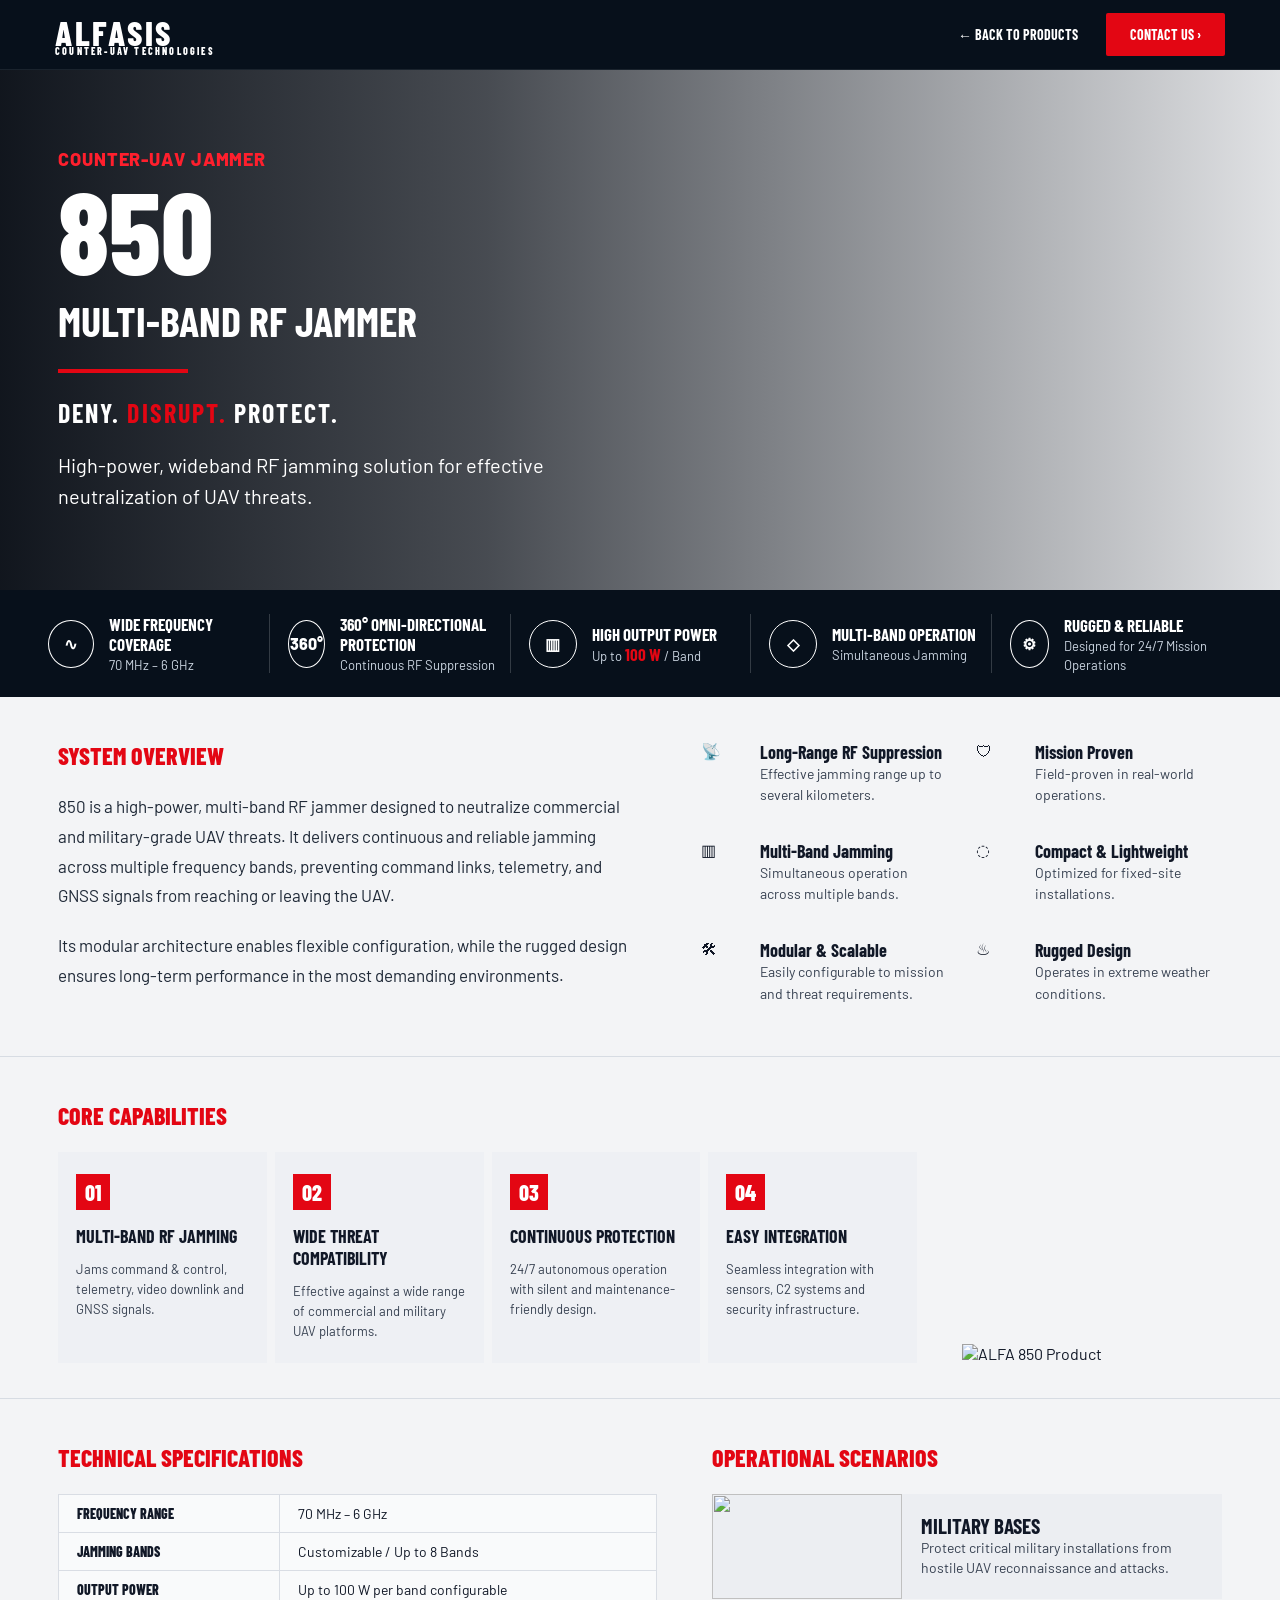
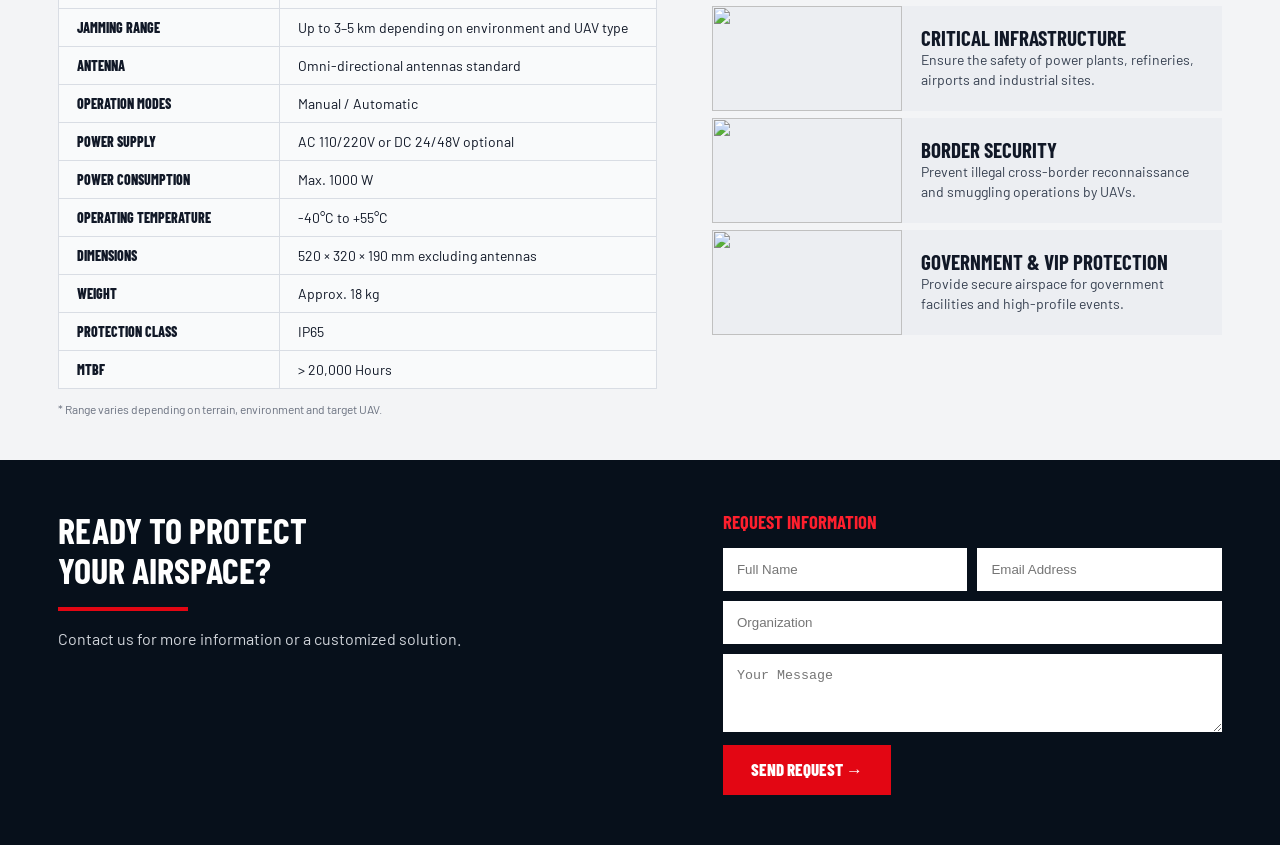
==== alfa-850.html @ 77a34951 "Add files via upload" ====
<!DOCTYPE html>
<html lang="en">
<head>
<meta charset="UTF-8" />
<meta name="viewport" content="width=device-width, initial-scale=1.0" />
<title>ALFA 850 | Multi-Band RF Jammer | Alfasis Defense</title>

<link href="https://fonts.googleapis.com/css2?family=Barlow+Condensed:wght@600;700;800&family=Barlow:wght@400;500;600&display=swap" rel="stylesheet">

<style>
*{box-sizing:border-box;margin:0;padding:0}
body{font-family:'Barlow',sans-serif;background:#f3f4f6;color:#111827}
a{text-decoration:none;color:inherit}
img{max-width:100%;display:block}

.nav{
height:70px;background:#07101b;color:#fff;display:flex;align-items:center;
justify-content:space-between;padding:0 55px;border-bottom:1px solid rgba(255,255,255,.08)
}
.logo{font-family:'Barlow Condensed';font-size:34px;font-weight:800;letter-spacing:.08em}
.logo small{display:block;font-size:10px;letter-spacing:.22em;margin-top:-8px}
.nav-right{display:flex;gap:28px;align-items:center;font-family:'Barlow Condensed';font-size:14px;font-weight:700}
.btn{background:#e30613;color:#fff;padding:13px 24px;border-radius:2px}

.hero{
height:520px;background:linear-gradient(90deg,rgba(5,10,18,.95) 0%,rgba(5,10,18,.72) 38%,rgba(5,10,18,.08) 100%),
url('assets/alfa-850-hero.png') center/cover no-repeat;
display:flex;align-items:center;padding:0 58px;color:#fff
}
.hero h5{color:#ff1f2d;font-size:18px;font-weight:800;letter-spacing:.05em;margin-bottom:12px}
.hero h1{font-family:'Barlow Condensed';font-size:115px;line-height:.82;font-weight:800}
.hero h2{font-family:'Barlow Condensed';font-size:42px;margin-top:18px}
.redline{width:130px;height:4px;background:#e30613;margin:24px 0}
.hero h3{font-family:'Barlow Condensed';font-size:26px;letter-spacing:.08em}
.hero h3 span{color:#e30613}
.hero p{font-size:20px;line-height:1.55;margin-top:22px;max-width:520px}

.specbar{background:#07101b;color:#fff;display:grid;grid-template-columns:repeat(5,1fr);padding:24px 48px;gap:18px}
.spec{display:flex;gap:15px;align-items:center;border-right:1px solid rgba(255,255,255,.18)}
.spec:last-child{border-right:0}
.ico{width:48px;height:48px;border:1px solid #fff;border-radius:50%;display:flex;align-items:center;justify-content:center;font-weight:800}
.spec b{display:block;font-family:'Barlow Condensed';font-size:17px}
.spec span{font-size:13px;color:#cbd5e1}

.section{padding:44px 58px}
.section-title{font-family:'Barlow Condensed';font-size:24px;color:#e30613;margin-bottom:22px;font-weight:800}
.overview{display:grid;grid-template-columns:1.1fr 1fr;gap:70px;border-bottom:1px solid #d7dce3;padding-bottom:45px}
.overview p{font-size:17px;line-height:1.75;color:#1f2937;margin-bottom:20px}
.features{display:grid;grid-template-columns:1fr 1fr;gap:28px}
.feature{display:grid;grid-template-columns:44px 1fr;gap:15px}
.feature strong{display:block;font-family:'Barlow Condensed';font-size:18px}
.feature span{font-size:14px;color:#374151;line-height:1.45}

.cap-wrap{display:grid;grid-template-columns:1fr 260px;gap:45px;align-items:end;border-bottom:1px solid #d7dce3;padding-bottom:35px}
.cards{display:grid;grid-template-columns:repeat(4,1fr);gap:8px}
.card{background:#eef0f4;padding:22px 18px;min-height:145px}
.num{background:#e30613;color:#fff;font-family:'Barlow Condensed';font-size:22px;font-weight:800;padding:5px 9px;display:inline-block;margin-bottom:15px}
.card h4{font-family:'Barlow Condensed';font-size:18px;margin-bottom:12px}
.card p{font-size:13px;line-height:1.55;color:#374151}

.bottom-grid{display:grid;grid-template-columns:1.08fr .92fr;gap:55px}
table{width:100%;border-collapse:collapse;background:#f9fafb}
td{border:1px solid #d9dde4;padding:10px 18px;font-size:14px}
td:first-child{font-weight:800;font-family:'Barlow Condensed';width:37%}
.note{font-size:12px;color:#6b7280;margin-top:13px}

.scenario{display:grid;grid-template-columns:190px 1fr;background:#eceef2;margin-bottom:7px}
.scenario img{height:105px;width:100%;object-fit:cover}
.scenario div{padding:19px}
.scenario h4{font-family:'Barlow Condensed';font-size:21px}
.scenario p{font-size:14px;line-height:1.45;color:#374151}

.cta{background:#07101b;color:#fff;display:grid;grid-template-columns:1.1fr .9fr;gap:55px;padding:50px 58px}
.cta h2{font-family:'Barlow Condensed';font-size:36px;line-height:1.1}
.cta .redline{margin:18px 0}
.cta p{color:#d1d5db;font-size:16px}
.form h3{font-family:'Barlow Condensed';color:#ff1f2d;margin-bottom:15px}
.form-grid{display:grid;grid-template-columns:1fr 1fr;gap:10px}
input,textarea{width:100%;padding:14px;border:none;margin-bottom:10px}
textarea{height:78px}
button{background:#e30613;color:#fff;border:none;padding:14px 28px;font-family:'Barlow Condensed';font-size:17px;font-weight:800;cursor:pointer}

@media(max-width:900px){
.nav{padding:0 22px}.hero{padding:40px 24px;height:560px}.hero h1{font-size:82px}
.specbar,.overview,.cap-wrap,.bottom-grid,.cta{grid-template-columns:1fr}
.specbar{padding:20px}.spec{border-right:0;border-bottom:1px solid rgba(255,255,255,.15);padding-bottom:14px}
.cards{grid-template-columns:1fr 1fr}.section{padding:36px 24px}.cta{padding:38px 24px}
}
</style>
</head>

<body>

<nav class="nav">
  <div class="logo">ALFASIS<small>COUNTER-UAV TECHNOLOGIES</small></div>
  <div class="nav-right">
    <a href="/">← BACK TO PRODUCTS</a>
    <a class="btn" href="#contact">CONTACT US ›</a>
  </div>
</nav>

<section class="hero">
  <div>
    <h5>COUNTER-UAV JAMMER</h5>
    <h1>850</h1>
    <h2>MULTI-BAND RF JAMMER</h2>
    <div class="redline"></div>
    <h3>DENY. <span>DISRUPT.</span> PROTECT.</h3>
    <p>High-power, wideband RF jamming solution for effective neutralization of UAV threats.</p>
  </div>
</section>

<div class="specbar">
  <div class="spec"><div class="ico">∿</div><div><b>WIDE FREQUENCY COVERAGE</b><span>70 MHz – 6 GHz</span></div></div>
  <div class="spec"><div class="ico">360°</div><div><b>360° OMNI-DIRECTIONAL PROTECTION</b><span>Continuous RF Suppression</span></div></div>
  <div class="spec"><div class="ico">▥</div><div><b>HIGH OUTPUT POWER</b><span>Up to <b style="color:#e30613;display:inline">100 W</b> / Band</span></div></div>
  <div class="spec"><div class="ico">◇</div><div><b>MULTI-BAND OPERATION</b><span>Simultaneous Jamming</span></div></div>
  <div class="spec"><div class="ico">⚙</div><div><b>RUGGED & RELIABLE</b><span>Designed for 24/7 Mission Operations</span></div></div>
</div>

<section class="section overview">
  <div>
    <h3 class="section-title">SYSTEM OVERVIEW</h3>
    <p>850 is a high-power, multi-band RF jammer designed to neutralize commercial and military-grade UAV threats. It delivers continuous and reliable jamming across multiple frequency bands, preventing command links, telemetry, and GNSS signals from reaching or leaving the UAV.</p>
    <p>Its modular architecture enables flexible configuration, while the rugged design ensures long-term performance in the most demanding environments.</p>
  </div>

  <div class="features">
    <div class="feature"><div>📡</div><div><strong>Long-Range RF Suppression</strong><span>Effective jamming range up to several kilometers.</span></div></div>
    <div class="feature"><div>🛡</div><div><strong>Mission Proven</strong><span>Field-proven in real-world operations.</span></div></div>
    <div class="feature"><div>▥</div><div><strong>Multi-Band Jamming</strong><span>Simultaneous operation across multiple bands.</span></div></div>
    <div class="feature"><div>◌</div><div><strong>Compact & Lightweight</strong><span>Optimized for fixed-site installations.</span></div></div>
    <div class="feature"><div>🛠</div><div><strong>Modular & Scalable</strong><span>Easily configurable to mission and threat requirements.</span></div></div>
    <div class="feature"><div>♨</div><div><strong>Rugged Design</strong><span>Operates in extreme weather conditions.</span></div></div>
  </div>
</section>

<section class="section cap-wrap">
  <div>
    <h3 class="section-title">CORE CAPABILITIES</h3>
    <div class="cards">
      <div class="card"><span class="num">01</span><h4>MULTI-BAND RF JAMMING</h4><p>Jams command & control, telemetry, video downlink and GNSS signals.</p></div>
      <div class="card"><span class="num">02</span><h4>WIDE THREAT COMPATIBILITY</h4><p>Effective against a wide range of commercial and military UAV platforms.</p></div>
      <div class="card"><span class="num">03</span><h4>CONTINUOUS PROTECTION</h4><p>24/7 autonomous operation with silent and maintenance-friendly design.</p></div>
      <div class="card"><span class="num">04</span><h4>EASY INTEGRATION</h4><p>Seamless integration with sensors, C2 systems and security infrastructure.</p></div>
    </div>
  </div>
  <img src="assets/alfa-850-product.png" alt="ALFA 850 Product">
</section>

<section class="section bottom-grid">
  <div>
    <h3 class="section-title">TECHNICAL SPECIFICATIONS</h3>
    <table>
      <tr><td>FREQUENCY RANGE</td><td>70 MHz – 6 GHz</td></tr>
      <tr><td>JAMMING BANDS</td><td>Customizable / Up to 8 Bands</td></tr>
      <tr><td>OUTPUT POWER</td><td>Up to 100 W per band configurable</td></tr>
      <tr><td>JAMMING RANGE</td><td>Up to 3–5 km depending on environment and UAV type</td></tr>
      <tr><td>ANTENNA</td><td>Omni-directional antennas standard</td></tr>
      <tr><td>OPERATION MODES</td><td>Manual / Automatic</td></tr>
      <tr><td>POWER SUPPLY</td><td>AC 110/220V or DC 24/48V optional</td></tr>
      <tr><td>POWER CONSUMPTION</td><td>Max. 1000 W</td></tr>
      <tr><td>OPERATING TEMPERATURE</td><td>-40°C to +55°C</td></tr>
      <tr><td>DIMENSIONS</td><td>520 × 320 × 190 mm excluding antennas</td></tr>
      <tr><td>WEIGHT</td><td>Approx. 18 kg</td></tr>
      <tr><td>PROTECTION CLASS</td><td>IP65</td></tr>
      <tr><td>MTBF</td><td>&gt; 20,000 Hours</td></tr>
    </table>
    <p class="note">* Range varies depending on terrain, environment and target UAV.</p>
  </div>

  <div>
    <h3 class="section-title">OPERATIONAL SCENARIOS</h3>
    <div class="scenario"><img src="assets/scenario-base.jpg"><div><h4>MILITARY BASES</h4><p>Protect critical military installations from hostile UAV reconnaissance and attacks.</p></div></div>
    <div class="scenario"><img src="assets/scenario-infrastructure.jpg"><div><h4>CRITICAL INFRASTRUCTURE</h4><p>Ensure the safety of power plants, refineries, airports and industrial sites.</p></div></div>
    <div class="scenario"><img src="assets/scenario-border.jpg"><div><h4>BORDER SECURITY</h4><p>Prevent illegal cross-border reconnaissance and smuggling operations by UAVs.</p></div></div>
    <div class="scenario"><img src="assets/scenario-city.jpg"><div><h4>GOVERNMENT & VIP PROTECTION</h4><p>Provide secure airspace for government facilities and high-profile events.</p></div></div>
  </div>
</section>

<section class="cta" id="contact">
  <div>
    <h2>READY TO PROTECT<br>YOUR AIRSPACE?</h2>
    <div class="redline"></div>
    <p>Contact us for more information or a customized solution.</p>
  </div>

  <form class="form">
    <h3>REQUEST INFORMATION</h3>
    <div class="form-grid">
      <input placeholder="Full Name">
      <input placeholder="Email Address">
    </div>
    <input placeholder="Organization">
    <textarea placeholder="Your Message"></textarea>
    <button type="submit">SEND REQUEST →</button>
  </form>
</section>

</body>
</html>
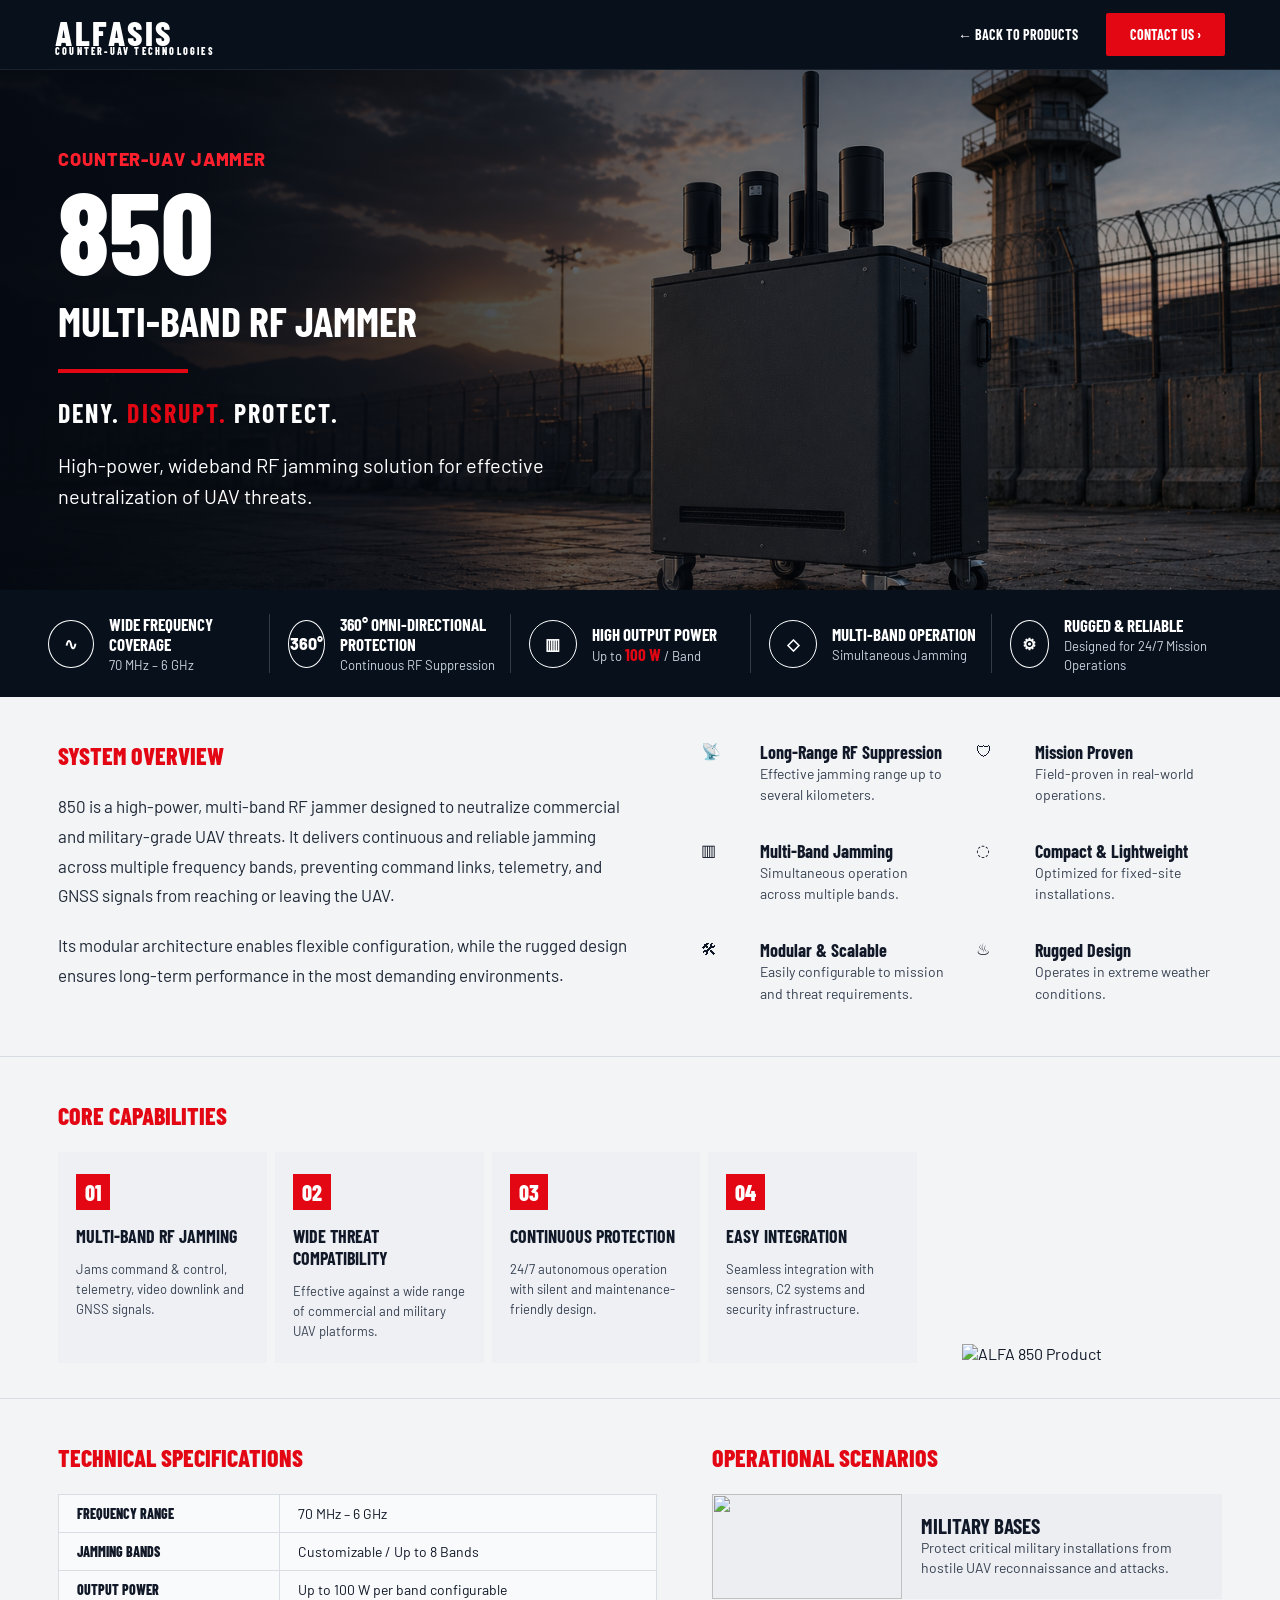
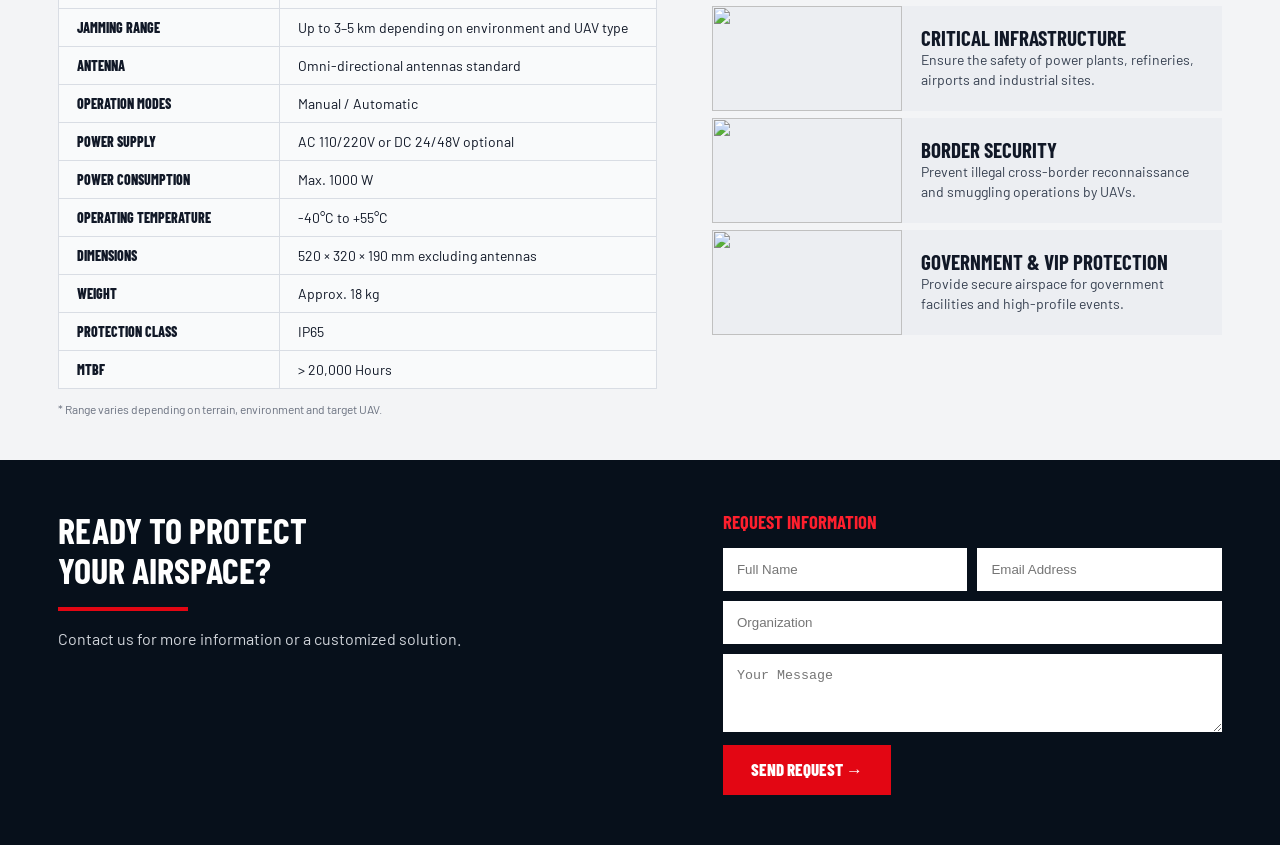
==== commit bdae0f8b: "Update alfa-850.html" ====
--- a/alfa-850.html
+++ b/alfa-850.html
@@ -24,7 +24,7 @@
 
 .hero{
 height:520px;background:linear-gradient(90deg,rgba(5,10,18,.95) 0%,rgba(5,10,18,.72) 38%,rgba(5,10,18,.08) 100%),
-url('assets/alfa-850-hero.png') center/cover no-repeat;
+url('assets/alfa-850-hero.webp') center/cover no-repeat;
 display:flex;align-items:center;padding:0 58px;color:#fff
 }
 .hero h5{color:#ff1f2d;font-size:18px;font-weight:800;letter-spacing:.05em;margin-bottom:12px}
@@ -145,7 +145,7 @@
       <div class="card"><span class="num">04</span><h4>EASY INTEGRATION</h4><p>Seamless integration with sensors, C2 systems and security infrastructure.</p></div>
     </div>
   </div>
-  <img src="assets/alfa-850-product.png" alt="ALFA 850 Product">
+  <img src="assets/alfa-850-product.webp" alt="ALFA 850 Product">
 </section>
 
 <section class="section bottom-grid">
@@ -198,4 +198,4 @@
 </section>
 
 </body>
-</html>+</html>
